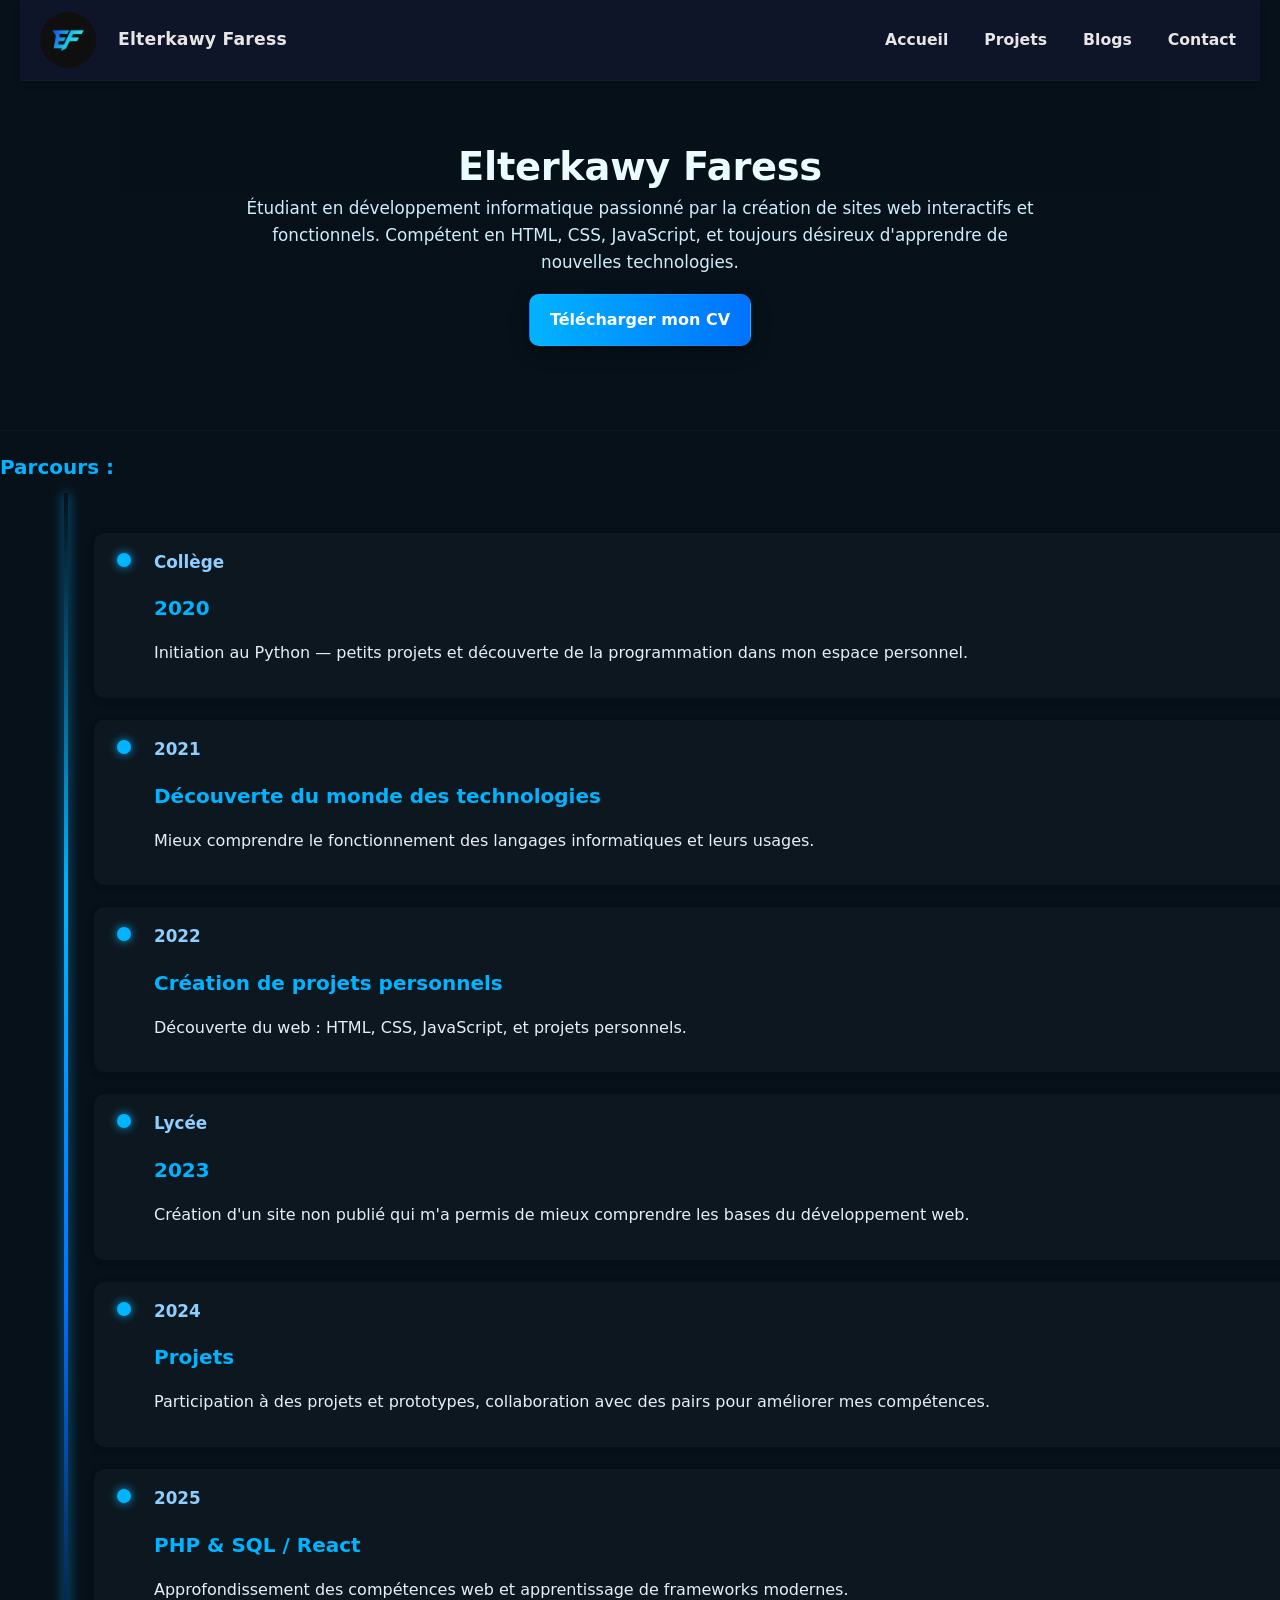
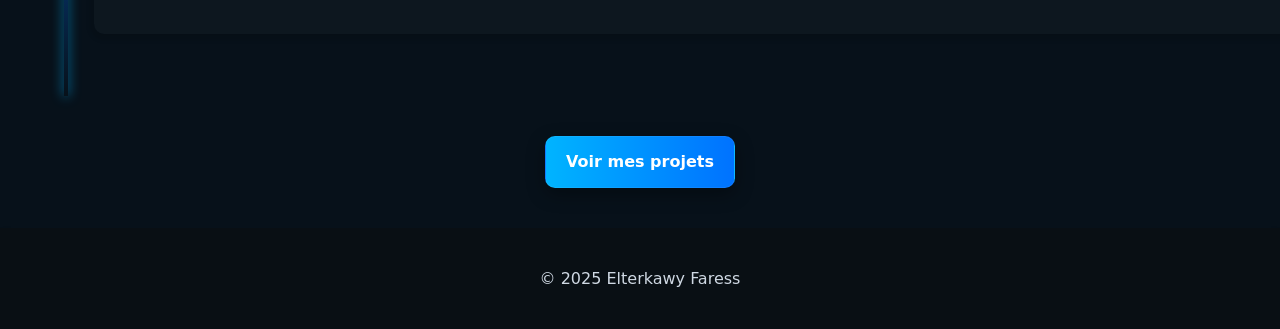
==== index.html @ 8503fc39 "Ajout de l'index html" ====
<!DOCTYPE html>

<html lang="fr">
<head>
    <meta charset="UTF-8">
    <meta name="viewport" content="width=device-width, initial-scale=1.0">
    <meta name="description" content="Portfolio étudiant d'Elterkawy Faress — projets, parcours et contact.">
    <link rel="stylesheet" href="fares.css">
    <title>Portfolio — Elterkawy Faress</title>
</head>
<body>
   
<header class="site-header">
    <a href="index.html" class="logo" aria-label="Accueil">
        <img src="Elterkawy Faress logo.png" alt="Photo d'Elterkawy Faress" width="64" height="64">
        <div class="site-title">Elterkawy Faress</div>
    </a>
    <nav>
        <ul id="liens">
            <li><a href="index.html">Accueil</a></li>
            <li><a href="projects.html">Projets</a></li>
            <li><a href="Blogs.html">Blogs</a></li>
            <li><a href="contact.html">Contact</a></li>
        </ul>
    </nav>
</header>


<section class="hero">
    <h1>Elterkawy Faress</h1>
    <p>Étudiant en développement informatique passionné par la création de sites web interactifs et fonctionnels. Compétent en HTML, CSS, JavaScript, et toujours désireux d'apprendre de nouvelles technologies.</p>
    <div class="link">
        <a href="CV Faress_Elterkawy.pdf" class="btn" download>Télécharger mon CV</a>
    </div>
</section>

    <hr>

   
    <h2><strong>Parcours :</strong></h2>
    <main class="timeline">

        <div class="item">
            <h3><strong>Collège</strong></h3>
            <h2>2020</h2>
            <p>Initiation au Python — petits projets et découverte de la programmation dans mon espace personnel.</p>
        </div>

        <div class="item">
            <h3><strong>2021</strong></h3>
            <h2>Découverte du monde des technologies</h2>
            <p>Mieux comprendre le fonctionnement des langages informatiques et leurs usages.</p>
        </div>

        <div class="item">
            <h3><strong>2022</strong></h3>
            <h2>Création de projets personnels</h2>
            <p>Découverte du web : HTML, CSS, JavaScript, et projets personnels.</p>
        </div>

        <div class="item">
            <h3><strong>Lycée</strong></h3>
            <h2>2023</h2>
            <p>Création d'un site non publié qui m'a permis de mieux comprendre les bases du développement web.</p>
        </div>

        <div class="item">
            <h3><strong>2024</strong></h3>
            <h2>Projets</h2>
            <p>Participation à des projets et prototypes, collaboration avec des pairs pour améliorer mes compétences.</p>
        </div>

        <div class="item">
            <h3><strong>2025</strong></h3>
            <h2>PHP &amp; SQL / React</h2>
            <p>Approfondissement des compétences web et apprentissage de frameworks modernes.</p>
        </div>
    
    </main>
    <section id="lien-projets">
        <a href="projects.html" class="btn">Voir mes projets</a>
    </section>

    <footer>
        <p>&copy; 2025 Elterkawy Faress</p>
        <script src="fares.js"></script>
    </footer>

</body>
</html>
---- fares.css ----
:root {
  --primary: #e0f2f1;
    --primary-v: #80cbc4;
    --secondary: #e0e1f2;
    --secondary-v: #8185bb;
    --selection: #80cbc4AA;
    --background: #FFF;
    --surface: #f0f0f0;
    --error: #ce524c;
    --txt-p: #fff;
    --txt-s: #000;
    --txt-bg: #000;
    --txt-sf: #000;
    --txt-err: #000;
    --space-dis: 6px;
    --space-rel: 4px;
    --shadow-l: #0000001F 0px 2px 4px 4px;
    --shadow-m: #0000001F 0px 4px 6px 0px;
    --shadow-v-m: #0000001F 0px 4px 6px 0px;
}

header, footer {
  background: #0f172a;
  color: #e6e6e6;
  padding: 14px 0;
  text-align: center;
  box-shadow: var(--shadow-m);
}


header.site-header {
  position: fixed;
  top: 0;
  left: 0;
  right: 0;
  z-index: 1000;
  background: rgba(15,23,42,0.95);
  backdrop-filter: blur(4px);
  border-bottom: 1px solid rgba(255,255,255,0.03);
}



.site-header {
  display: flex;
  align-items: center;
  justify-content: space-between;
  gap: 20px;
  padding: 10px 20px;
  max-width: 1200px;
  margin: 0 auto;
}

#liens {
  display: flex;
  list-style: none;
  padding: 0;
  margin: 0;
  justify-content: center;
  gap: 28px;
}

#liens li { margin: 0; }
#liens a { color: inherit; font-weight: 600; font-size: 0.98rem; padding: 6px 4px; }
#liens a:hover, #liens a.active { color: #9fe7ff; }

.skip-link {
  position: absolute;
  left: -999px;
  top: auto;
  width: 1px;
  height: 1px;
  overflow: hidden;
  z-index: 1001;
}

.skip-link:focus {
  position: fixed;
  left: 10px;
  top: 10px;
  width: auto;
  height: auto;
  padding: 8px 12px;
  background: rgba(0, 140, 255, 0.95);
  color: #fff;
  border-radius: 6px;
  z-index: 1001;
  text-decoration: none;
}

.project-grid {
  list-style: none;
  margin: 0;
  padding: 0;
  display: grid;
  gap: 16px;
  grid-template-columns: repeat(auto-fit, minmax(260px, 1fr));
}

.project-card {
  background: rgba(255,255,255,0.06);
  border: 1px solid rgba(255,255,255,0.12);
  border-radius: 14px;
  padding: 16px;
  box-shadow: 0 8px 18px rgba(0,0,0,0.35);
  transition: transform 180ms ease, box-shadow 180ms ease, border-color 180ms ease;
}

.project-card:hover,
.project-card:focus-within {
  transform: translateY(-4px);
  box-shadow: 0 14px 26px rgba(0,0,0,0.45);
  border-color: rgba(0,180,255,0.75);
}

.project-card h3 a {
  color: #99d8ff;
  text-decoration: none;
}

.project-card h3 a:hover {
  text-decoration: underline;
}

.project-meta {
  margin-top: 10px;
  font-size: 0.89rem;
  color: #cdd6e0;
}

.note-de-l'auteur {
  background: rgba(0,0,0,0.25);
  border: 1px solid rgba(159,211,255,0.25);
  border-left: 4px solid #00b4ff;
  border-radius: 10px;
  padding: 18px;
  margin: 26px 0;
  box-shadow: var(--shadow-m);
}

.note-de-l'auteur h2 {
  margin-top: 0;
  color: #a7d8ff;
}

.note-de-l'auteur p {
  line-height: 1.6;
  color: #dbe7f7;
}

.navigation-buttons {
  display: flex;
  flex-wrap: wrap;
  gap: 10px;
  justify-content: center;
  margin: 18px 0 34px;
}

.btn-disabled {
  display: inline-flex;
  align-items: center;
  justify-content: center;
  padding: 10px 16px;
  background: rgba(255,255,255,0.12);
  border: 1px solid rgba(255,255,255,0.08);
  color: #b8c9db;
  border-radius: 8px;
  font-weight: 700;
  cursor: not-allowed;
}

@media (max-width: 720px) {
  .site-header {
    flex-wrap: wrap;
    justify-content: center;
    text-align: center;
  }
  #liens {
    gap: 14px;
  }
  body { padding-top: 86px; }
}

.btn {
  display: inline-flex;
  align-items: center;
  gap: 8px;
  padding: 10px 18px;
  background: linear-gradient(90deg, #00b4ff, #0072ff);
  color: #fff;
  border: 1px solid rgba(255,255,255,0.06);
  border-radius: 8px;
  text-decoration: none;
  font-weight: 700;
  box-shadow: 0 6px 18px rgba(0,0,0,0.35);
  transition: transform 180ms ease, box-shadow 180ms ease, filter 180ms ease;
  justify-content: center;
}

.btn:hover,
.btn:focus {
  transform: translateY(-3px);
  box-shadow: 0 14px 30px rgba(0,0,0,0.35);
  filter: saturate(1.05);
}

body {
  margin: 0;
  padding-top: 72px; 
  background: #07111a;
  color: #e8eef6;
  font-family: "Segoe UI", Roboto, system-ui, -apple-system, "Helvetica Neue", Arial;
  line-height: 1.45;
  overflow-x: hidden;
}


.timeline {
  position: relative;
  width: 90%;
  margin: 0 auto 40px;
  padding: 40px 0 40px 60px;
}


.timeline::before {
  content: "";
  position: absolute;
  top: 0;
  left: 30px;
  transform: none;
  width: 4px;
  height: 100%;
  background: linear-gradient(
    to bottom,
    transparent,
    #00b4ff,
    #0072ff,
    transparent
  );
  box-shadow: 0 0 12px rgba(0, 180, 255, 0.8);
  z-index: 0;
}


.item {
  position: relative;
  width: 100%;
  padding: 16px 20px 16px 60px;
  margin-bottom: 22px;
  background: rgba(255,255,255,0.025);
  border-radius: 10px;
  box-shadow: var(--shadow-l);
  z-index: 1;
  transition: transform 160ms ease, box-shadow 160ms ease;
}
.item:hover { transform: translateY(-4px); box-shadow: 0 10px 26px rgba(0,0,0,0.45); }


.timeline .item {
  left: 0;
  text-align: left;
}


.item::before {
  content: "";
  position: absolute;
  top: 20px;
  left: 23px;
  width: 14px;
  height: 14px;
  background: #00b4ff;
  border-radius: 50%;
  box-shadow: 0 0 10px rgba(0, 180, 255, 0.9);
}


h2 {
  margin-bottom: 10px;
  color: #00b4ff;
  font-size: 1.25rem;
}
h3 {
  margin-top: 0;
  color: #8ecfff;
  font-size: 1.05rem;
}

.logo {
  display: flex;
  align-items: center;
  gap: 12px;
}

.logo img {
  width: 56px;
  height: 56px;
  object-fit: cover;
  border-radius: 50%;
  display: block;
  margin-right: 10px;
}

.site-title {
  font-weight: 800;
  font-size: 1.05rem;
  color: inherit;
  letter-spacing: 0.2px;
}

.container { max-width: 1100px; margin: 0 auto; padding: 0 20px; }

.distinctions ul { list-style: disc; margin-left: 20px; color: #cfd8e3; }
.distinctions h2 { color: #00b4ff; }

.project-detail .media-placeholder {
  background: rgba(255,255,255,0.02);
  border-radius: 8px;
  display: flex;
  align-items: center;
  justify-content: center;
  color: #9fbfdf;
  padding: 12px;
  margin-bottom: 16px;
}

.cv { padding: 16px; color: #cfd8e3; }
.cv h1 { color: #00b4ff; }

.contact label { display:block; margin-top:12px; color:#cfd8e3; }
.contact input, .contact textarea { width:100%; padding:8px; margin-top:6px; border-radius:6px; border:1px solid rgba(255,255,255,0.06); background:#0b1116; color:inherit }


.project-card a { color: #9fd3ff; text-decoration: underline; }


.project-screenshots { margin-top:12px; }
.project-screenshots img { max-width: 100%; height: auto; border-radius: 8px; box-shadow: 0 8px 20px rgba(0,0,0,0.6); display: block; }


.project-detail .media-placeholder img {
  max-width: 100%;
  width: auto;
  height: auto;
  max-height: 360px;
  border-radius: 8px;
  box-shadow: 0 8px 20px rgba(0,0,0,0.6);
  display: block;
  margin: 0 auto;
  object-fit: contain;
}


.btn + .btn { margin-left: 10px; }
.btn-secondary {
  display: inline-flex;
  align-items: center;
  padding: 8px 12px;
  gap: 8px;
  background: transparent;
  color: #9fd3ff;
  border: 1px solid rgba(159,211,255,0.12);
  border-radius: 8px;
  text-decoration: none;
  font-weight: 700;
}
.btn-secondary:hover { background: rgba(159,211,255,0.03); color:#9fe7ff; }


.project-detail .media-placeholder { padding: 12px; margin-bottom: 16px; }


.project-card .btn { margin-top: 12px; display: inline-block; }


.hero {
  padding: 40px 20px;
  max-width: 940px;
  margin: 10px auto 18px;
  text-align: center;
}
.hero h1 {
  margin: 0 0 12px;
  font-size: 2.2rem;
  color: #eaf6ff;
}
.hero p { margin: 0 0 18px; color: #cfd8e3; max-width: 820px; margin-left: auto; margin-right: auto; }


a {
  color: inherit;
  text-decoration: none;
  position: relative;
}

a::after {
  content: "";
  position: absolute;
  left: 0;
  bottom: -4px;
  height: 3px;
  width: 0;
  background: linear-gradient(90deg, #00b4ff, #0072ff);
  transition: width 220ms cubic-bezier(.2,.8,.2,1);
  border-radius: 3px;
}

a:hover::after,
a:focus::after,
a:focus-visible::after {
  width: 100%;
}


a.btn::after { display: none; }


a.logo::after { display: none; }

hr { border: none; border-top: 1px solid rgba(255,255,255,0.04); margin: 20px 0; }

@media (max-width: 800px) {
  .site-header { flex-direction: column; gap: 12px; text-align: center; padding: 12px 16px; }
  #liens { gap: 16px; }
  .timeline { width: 96%; padding-left: 36px; }
  .item { padding-left: 48px; }
}

@media (max-width: 420px) {
  .hero h1 { font-size: 1.5rem; }
  .logo img { width: 48px; height: 48px; }
}

#lien-projets {
  text-align: center;
  margin: 40px 0;
}

.projects-grid {
  list-style: none;
  padding: 0;
  margin: 20px 0 0 0;
  display: grid;
  grid-template-columns: repeat(auto-fit, minmax(240px, 1fr));
  gap: 20px;
}

.project-card {
  background: rgba(255,255,255,0.03);
  padding: 18px;
  border-radius: 10px;
  box-shadow: var(--shadow-l);
  transition: transform 180ms ease, box-shadow 180ms ease;
  cursor: pointer;
}

.project-card:hover {
  transform: translateY(-6px);
  box-shadow: 0 12px 30px rgba(0,0,0,0.45);
}

.project-card:focus-within,
.project-card:focus {
  transform: translateY(-6px);
  box-shadow: 0 12px 30px rgba(0,0,0,0.6);
}

.project-card h3 { margin: 0 0 8px; color: #00b4ff; }
.project-card p { margin: 0 0 12px; color: #cfd8e3; }

#liens a.active {
  color: #00b4ff;
  font-weight: 700;
}

a:focus-visible, .btn:focus-visible, .project-card:focus-visible {
  outline: 3px solid rgba(0,180,255,0.18);
  outline-offset: 4px;
}

body {
  font-size: 16px;
}

header.site-header {
  padding: 12px 20px;
}

.hero h1 {
  font-size: 2.1rem;
  line-height: 1.08;
  margin: 0 0 10px;
  color: #e6f9ff;
  letter-spacing: -0.3px;
}

#liens a.active {
  color: #9fe7ff;
  font-weight: 800;
  border-bottom: 2px solid rgba(159,231,255,0.10);
  padding-bottom: 4px;
  border-radius: 4px;
}

.site-title { font-size: 1.08rem; }


html {
  -webkit-font-smoothing: antialiased;
  -moz-osx-font-smoothing: grayscale;
}

body {
  font-size: 16px;
  line-height: 1.6;
  color: #e8eef6;
}

.container { max-width: 1100px; margin: 0 auto; padding: 0 20px; }

.blog-content, .cv, .contact, .project-detail {
  max-width: 820px;
  margin: 0 auto 28px;
  padding: 6px 16px;
  color: #cfd8e3;
}

.hero {
  padding: 56px 20px;
  max-width: 1000px;
  margin: 18px auto 28px;
  background: linear-gradient(180deg, rgba(0,11,17,0.12), rgba(0,0,0,0));
  border-radius: 10px;
}
.hero p { font-size: 1.05rem; color: #cfeefc; }

.hero h1 {
  font-size: 2.4rem;
  margin-bottom: 8px;
  color: #eafcff;
}

.btn {
  padding: 12px 20px;
  border-radius: 10px;
}

a { color: inherit; text-decoration: none; position: relative; }
a::after { content: ""; position: absolute; left: 0; right: 0; bottom: -2px; height: 2px; background: linear-gradient(90deg,#00b4ff,#0072ff); transform-origin: left; transform: scaleX(0); transition: transform 180ms ease; }
a:hover::after, a:focus::after { transform: scaleX(1); }

footer.site-footer, footer { text-align: center; padding: 22px 12px; background: rgba(10,14,18,0.6); color: #cfd8e3; }

.projects-grid, .blogs-grid { gap: 22px; }
.projects-grid, .blogs-grid { gap: 22px; }
.project-card { padding: 20px; }

@media (max-width: 880px) {
  .hero h1 { font-size: 1.9rem; }
  .hero { padding: 36px 16px; }
}

@media (max-width: 720px) {
  header.site-header { flex-wrap: wrap; gap: 8px; padding: 10px 14px; }
  #liens { gap: 12px; justify-content: flex-end; }
  .site-title { font-size: 1rem; }
  .hero h1 { font-size: 1.6rem; }
  .blog-content, .cv, .contact { padding: 8px 12px; }
}

@media (max-width: 420px) {
  #liens { display: flex; flex-wrap: wrap; justify-content: center; gap: 10px; }
  .logo img { width: 48px; height: 48px; }
}

.reveal { opacity: 0; transform: translateY(12px); transition: opacity 420ms ease, transform 420ms ease; }
.reveal.revealed { opacity: 1; transform: none; }

#scroll-top {
  position: fixed;
  right: 18px;
  bottom: 18px;
  width: 44px;
  height: 44px;
  border-radius: 10px;
  border: none;
  background: linear-gradient(180deg,#0072ff,#004fb3);
  color: #fff;
  box-shadow: 0 8px 18px rgba(0,0,0,0.45);
  display: flex;
  align-items: center;
  justify-content: center;
  font-size: 18px;
  cursor: pointer;
  opacity: 0; transform: translateY(8px); transition: opacity 200ms ease, transform 200ms ease;
  z-index: 1200;
}
#scroll-top.visible { opacity: 1; transform: translateY(0); }

.theme-toggle {
  background: transparent; color: inherit; border: 1px solid rgba(255,255,255,0.06);
  padding: 6px 10px; border-radius: 8px; font-weight: 700; cursor: pointer;
}

:root[data-theme='light'], html[data-theme='light'] {
  --bg: #f7fbff;
}
html[data-theme='light'] body { background: #f6fafc; color: #0b1220; }
html[data-theme='light'] header.site-header { background: rgba(255,255,255,0.95); color: #071428; }
html[data-theme='light'] .site-title { color: #071428; }
html[data-theme='light'] .btn { box-shadow: none; }

html[data-theme='dark'] body {
  background: #07111a;
  color: #eaf6ff;
}
html[data-theme='dark'] h1, html[data-theme='dark'] h2, html[data-theme='dark'] h3 {
  color: #cfefff;
}
html[data-theme='dark'] p, html[data-theme='dark'] li {
  color: #d8ecff;
}
html[data-theme='dark'] a { color: #aef0ff; }
html[data-theme='dark'] a:hover, html[data-theme='dark'] a:focus { color: #e6ffff; }

html[data-theme='dark'] header.site-header {
  background: rgba(8,12,20,0.98);
  color: #eaf6ff;
  border-bottom-color: rgba(255,255,255,0.04);
}
html[data-theme='dark'] .site-title { color: #eaf6ff; }

html[data-theme='dark'] #liens a { color: rgba(230,240,255,0.92); }
html[data-theme='dark'] #liens a.active { color: #00d0ff; font-weight: 800; }

html[data-theme='dark'] .project-card, html[data-theme='dark'] .item {
  background: rgba(255,255,255,0.03);
  box-shadow: 0 10px 26px rgba(0,0,0,0.6);
}
html[data-theme='dark'] .hero { background: linear-gradient(180deg, rgba(2,10,20,0.22), rgba(0,0,0,0)); }

html[data-theme='dark'] .btn { color: #ffffff; }
html[data-theme='dark'] .theme-toggle {
  background: rgba(255,255,255,0.02);
  border-color: rgba(255,255,255,0.08);
  color: #eaf6ff;
}

html[data-theme='dark'] footer, html[data-theme='dark'] footer.site-footer {
  background: rgba(6,10,14,0.6);
  color: #cfeeff;
}

html[data-theme='dark'] .blog-content p, html[data-theme='dark'] .blog-content li { color: #dff4ff; }

html[data-theme='dark'] a:focus-visible, html[data-theme='dark'] .btn:focus-visible {
  outline: 3px solid rgba(0,200,255,0.18);
  outline-offset: 4px;
}

.theme-toggle { display: inline-flex; align-items: center; gap: 8px; background: rgba(255,255,255,0.03); }
.theme-toggle svg { display: block; color: inherit; }
.visually-hidden { position: absolute !important; width: 1px; height: 1px; padding: 0; margin: -1px; overflow: hidden; clip: rect(0 0 0 0); white-space: nowrap; border: 0; }

* { transition: color 180ms ease, background-color 180ms ease, border-color 180ms ease; }

.site-header { align-items: center; }
.site-header .theme-toggle { margin-left: auto; }

#liens a.active { box-shadow: inset 0 -3px 0 rgba(0,180,255,0.12); }

.blog-content p, .blog-content li { font-size: 1rem; }
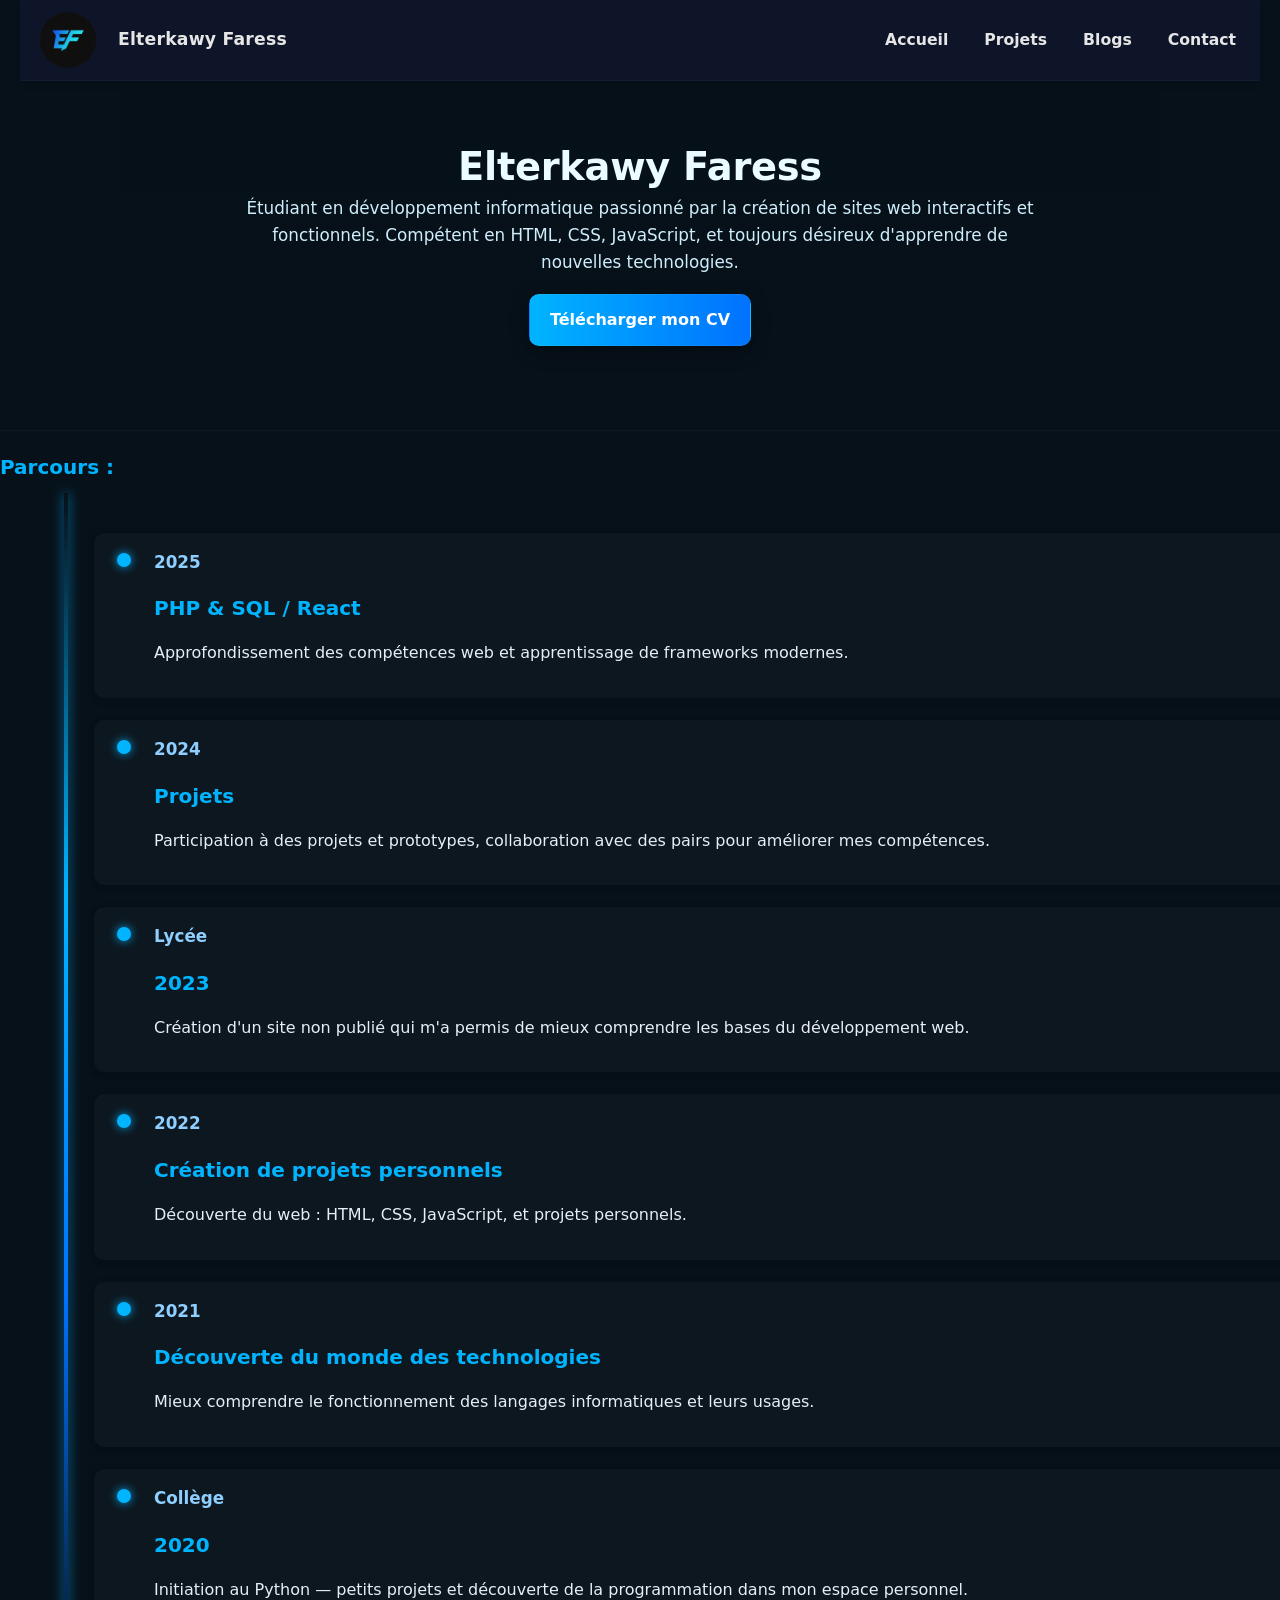
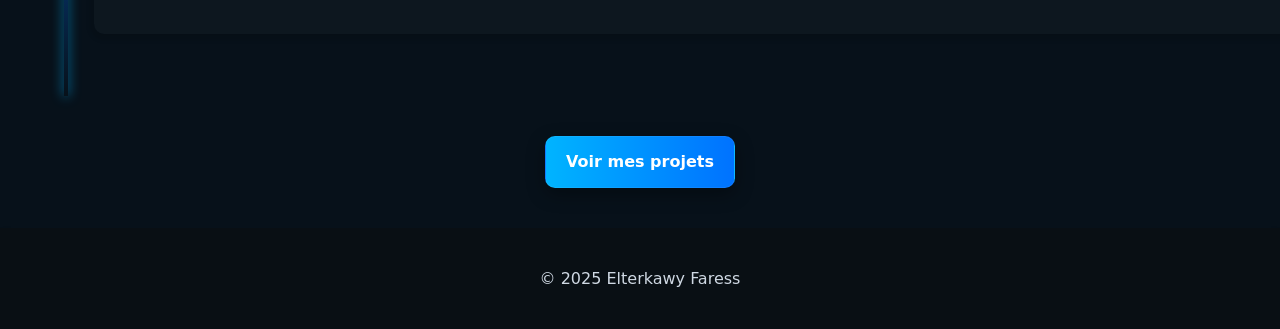
==== commit bf75b9f1: "added new file" ====
--- a/index.html
+++ b/index.html
@@ -41,41 +41,40 @@
     <main class="timeline">
 
         <div class="item">
-            <h3><strong>Collège</strong></h3>
-            <h2>2020</h2>
-            <p>Initiation au Python — petits projets et découverte de la programmation dans mon espace personnel.</p>
+            <h3><strong>2025</strong></h3>
+            <h2>PHP &amp; SQL / React</h2>
+            <p>Approfondissement des compétences web et apprentissage de frameworks modernes.</p>
+        </div>
+   
+        <div class="item">
+            <h3><strong>2024</strong></h3>
+            <h2>Projets</h2>
+            <p>Participation à des projets et prototypes, collaboration avec des pairs pour améliorer mes compétences.</p>
+        </div>
+        
+         <div class="item">
+            <h3><strong>Lycée</strong></h3>
+            <h2>2023</h2>
+            <p>Création d'un site non publié qui m'a permis de mieux comprendre les bases du développement web.</p>
+         </div>
+
+         <div class="item">
+            <h3><strong>2022</strong></h3>
+            <h2>Création de projets personnels</h2>
+            <p>Découverte du web : HTML, CSS, JavaScript, et projets personnels.</p>
         </div>
 
-        <div class="item">
+         <div class="item">
             <h3><strong>2021</strong></h3>
             <h2>Découverte du monde des technologies</h2>
             <p>Mieux comprendre le fonctionnement des langages informatiques et leurs usages.</p>
         </div>
 
         <div class="item">
-            <h3><strong>2022</strong></h3>
-            <h2>Création de projets personnels</h2>
-            <p>Découverte du web : HTML, CSS, JavaScript, et projets personnels.</p>
+            <h3><strong>Collège</strong></h3>
+            <h2>2020</h2>
+            <p>Initiation au Python — petits projets et découverte de la programmation dans mon espace personnel.</p>
         </div>
-
-        <div class="item">
-            <h3><strong>Lycée</strong></h3>
-            <h2>2023</h2>
-            <p>Création d'un site non publié qui m'a permis de mieux comprendre les bases du développement web.</p>
-        </div>
-
-        <div class="item">
-            <h3><strong>2024</strong></h3>
-            <h2>Projets</h2>
-            <p>Participation à des projets et prototypes, collaboration avec des pairs pour améliorer mes compétences.</p>
-        </div>
-
-        <div class="item">
-            <h3><strong>2025</strong></h3>
-            <h2>PHP &amp; SQL / React</h2>
-            <p>Approfondissement des compétences web et apprentissage de frameworks modernes.</p>
-        </div>
-    
     </main>
     <section id="lien-projets">
         <a href="projects.html" class="btn">Voir mes projets</a>
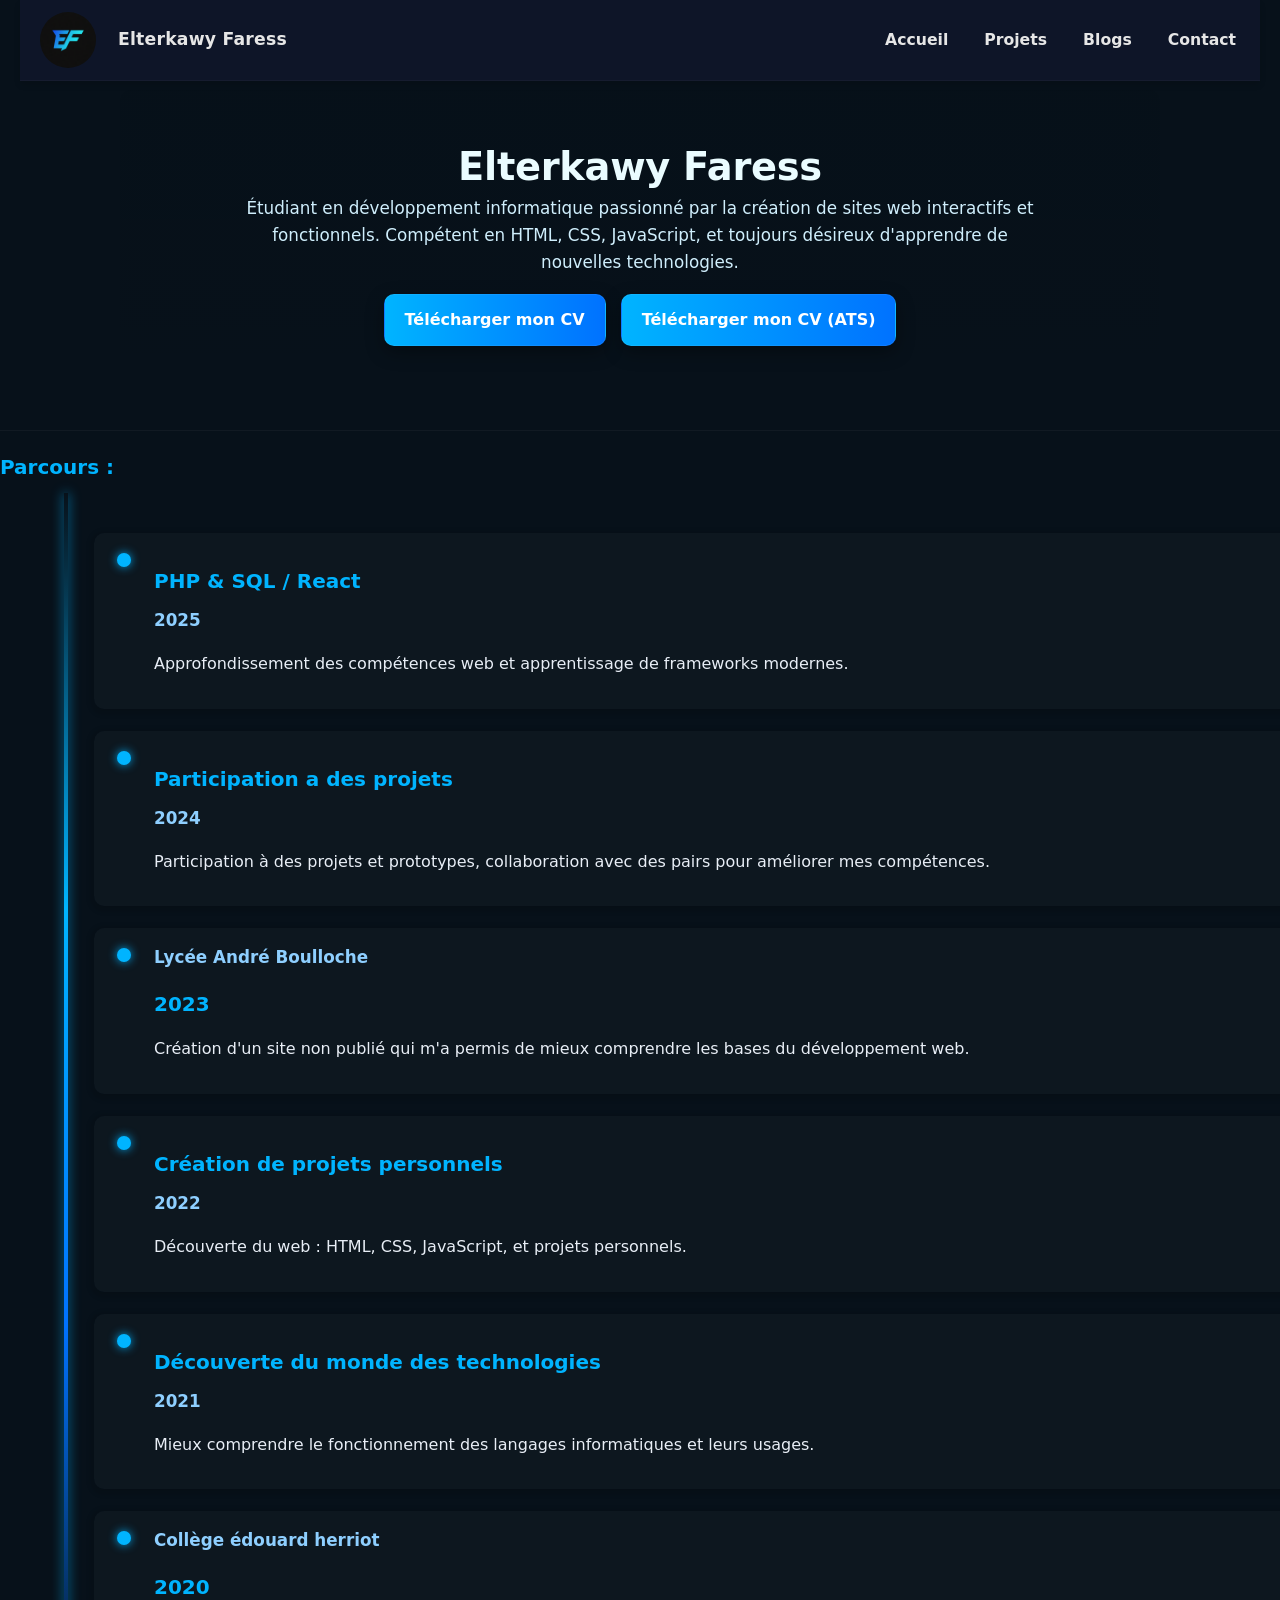
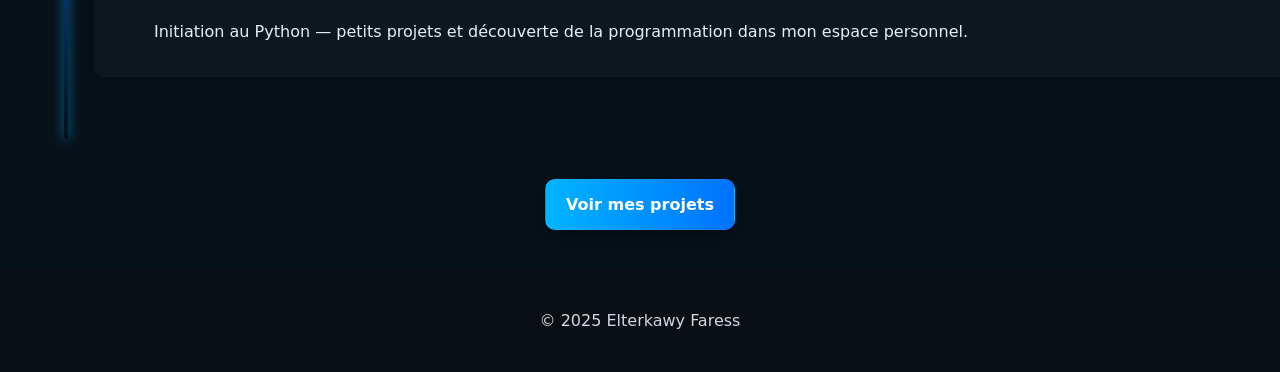
==== commit 02aee9e1: "new changes" ====
--- a/index.html
+++ b/index.html
@@ -31,6 +31,7 @@
     <p>Étudiant en développement informatique passionné par la création de sites web interactifs et fonctionnels. Compétent en HTML, CSS, JavaScript, et toujours désireux d'apprendre de nouvelles technologies.</p>
     <div class="link">
         <a href="CV Faress_Elterkawy.pdf" class="btn" download>Télécharger mon CV</a>
+        <a href="CV-ATS.pdf" class="btn" download>Télécharger mon CV (ATS)</a>
     </div>
 </section>
 
@@ -41,37 +42,37 @@
     <main class="timeline">
 
         <div class="item">
+            <h2>PHP &amp; SQL / React</h2>
             <h3><strong>2025</strong></h3>
-            <h2>PHP &amp; SQL / React</h2>
             <p>Approfondissement des compétences web et apprentissage de frameworks modernes.</p>
         </div>
    
         <div class="item">
+            <h2>Participation a des projets</h2>
             <h3><strong>2024</strong></h3>
-            <h2>Projets</h2>
             <p>Participation à des projets et prototypes, collaboration avec des pairs pour améliorer mes compétences.</p>
         </div>
         
          <div class="item">
-            <h3><strong>Lycée</strong></h3>
+            <h3><strong>Lycée André Boulloche</strong></h3>
             <h2>2023</h2>
             <p>Création d'un site non publié qui m'a permis de mieux comprendre les bases du développement web.</p>
          </div>
 
          <div class="item">
+            <h2>Création de projets personnels</h2>
             <h3><strong>2022</strong></h3>
-            <h2>Création de projets personnels</h2>
             <p>Découverte du web : HTML, CSS, JavaScript, et projets personnels.</p>
         </div>
 
          <div class="item">
+            <h2>Découverte du monde des technologies</h2>
             <h3><strong>2021</strong></h3>
-            <h2>Découverte du monde des technologies</h2>
             <p>Mieux comprendre le fonctionnement des langages informatiques et leurs usages.</p>
         </div>
 
         <div class="item">
-            <h3><strong>Collège</strong></h3>
+            <h3><strong>Collège édouard herriot</strong></h3>
             <h2>2020</h2>
             <p>Initiation au Python — petits projets et découverte de la programmation dans mon espace personnel.</p>
         </div>
